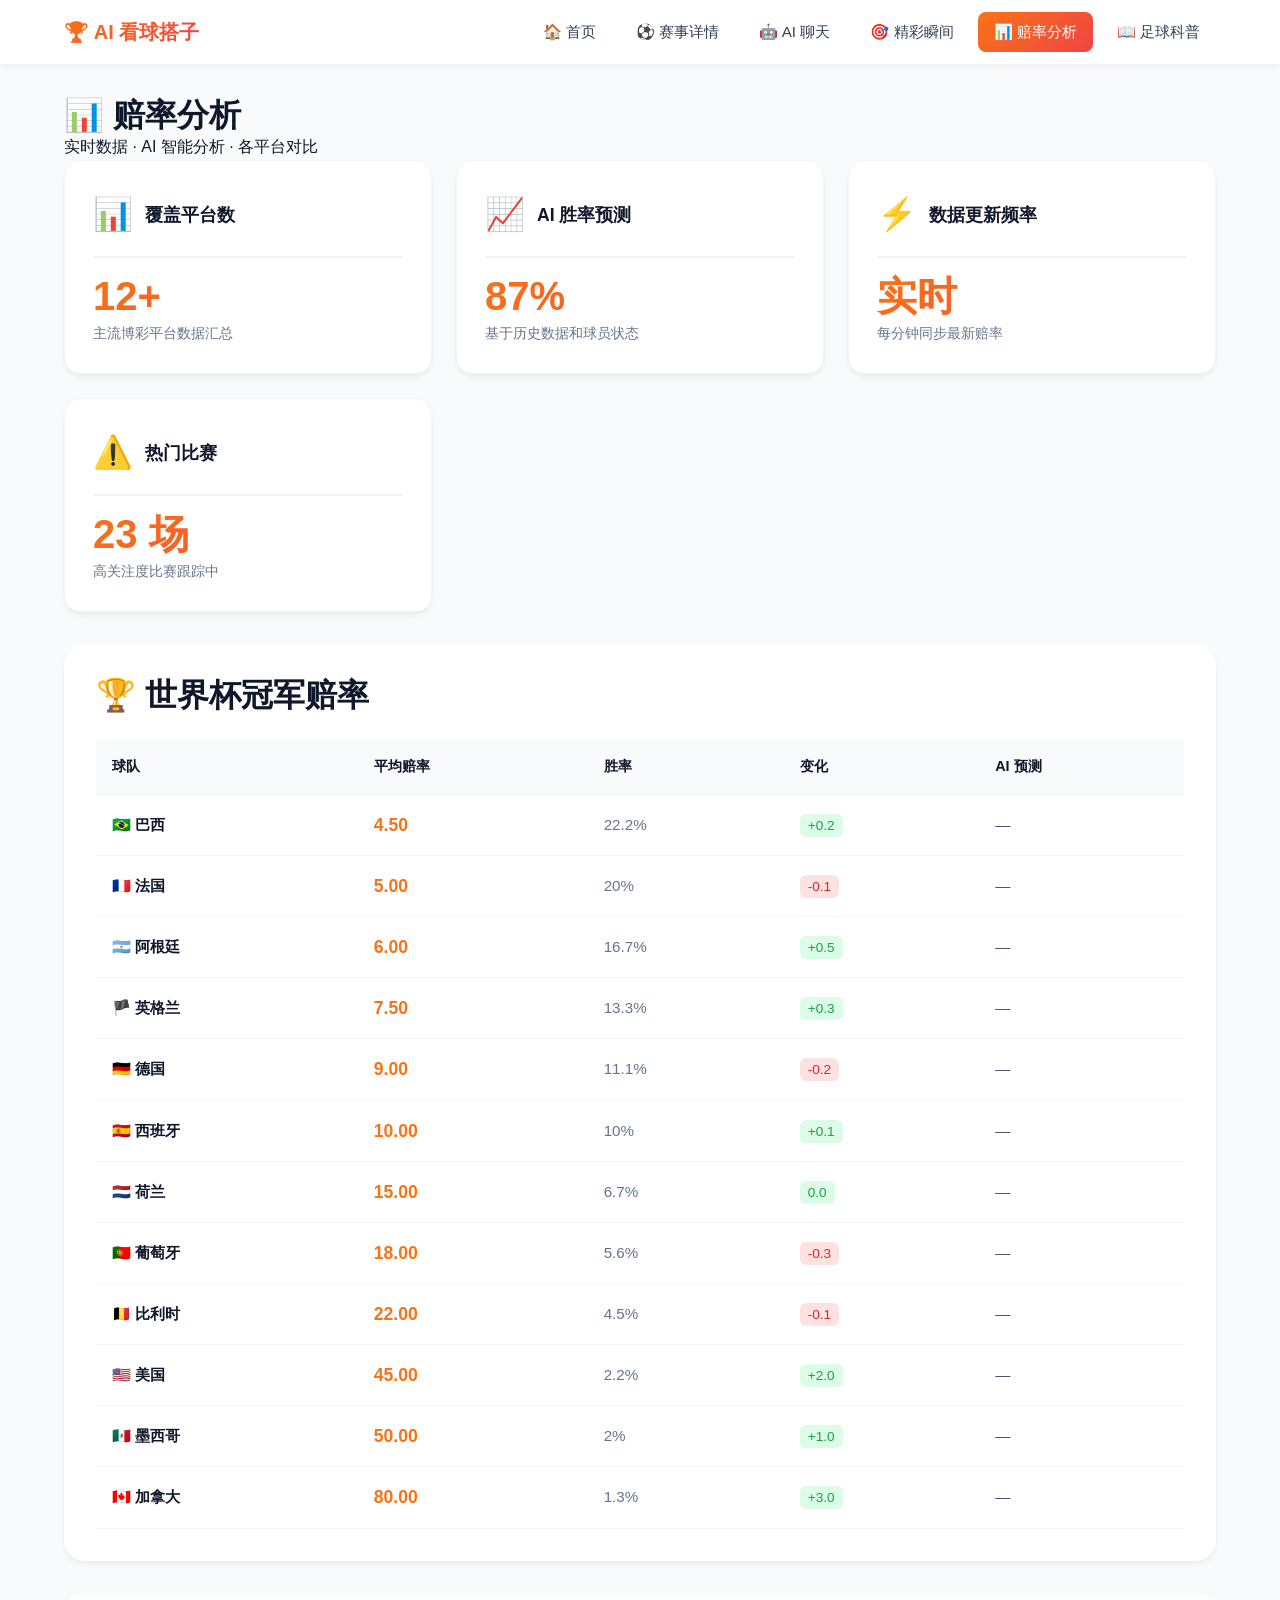
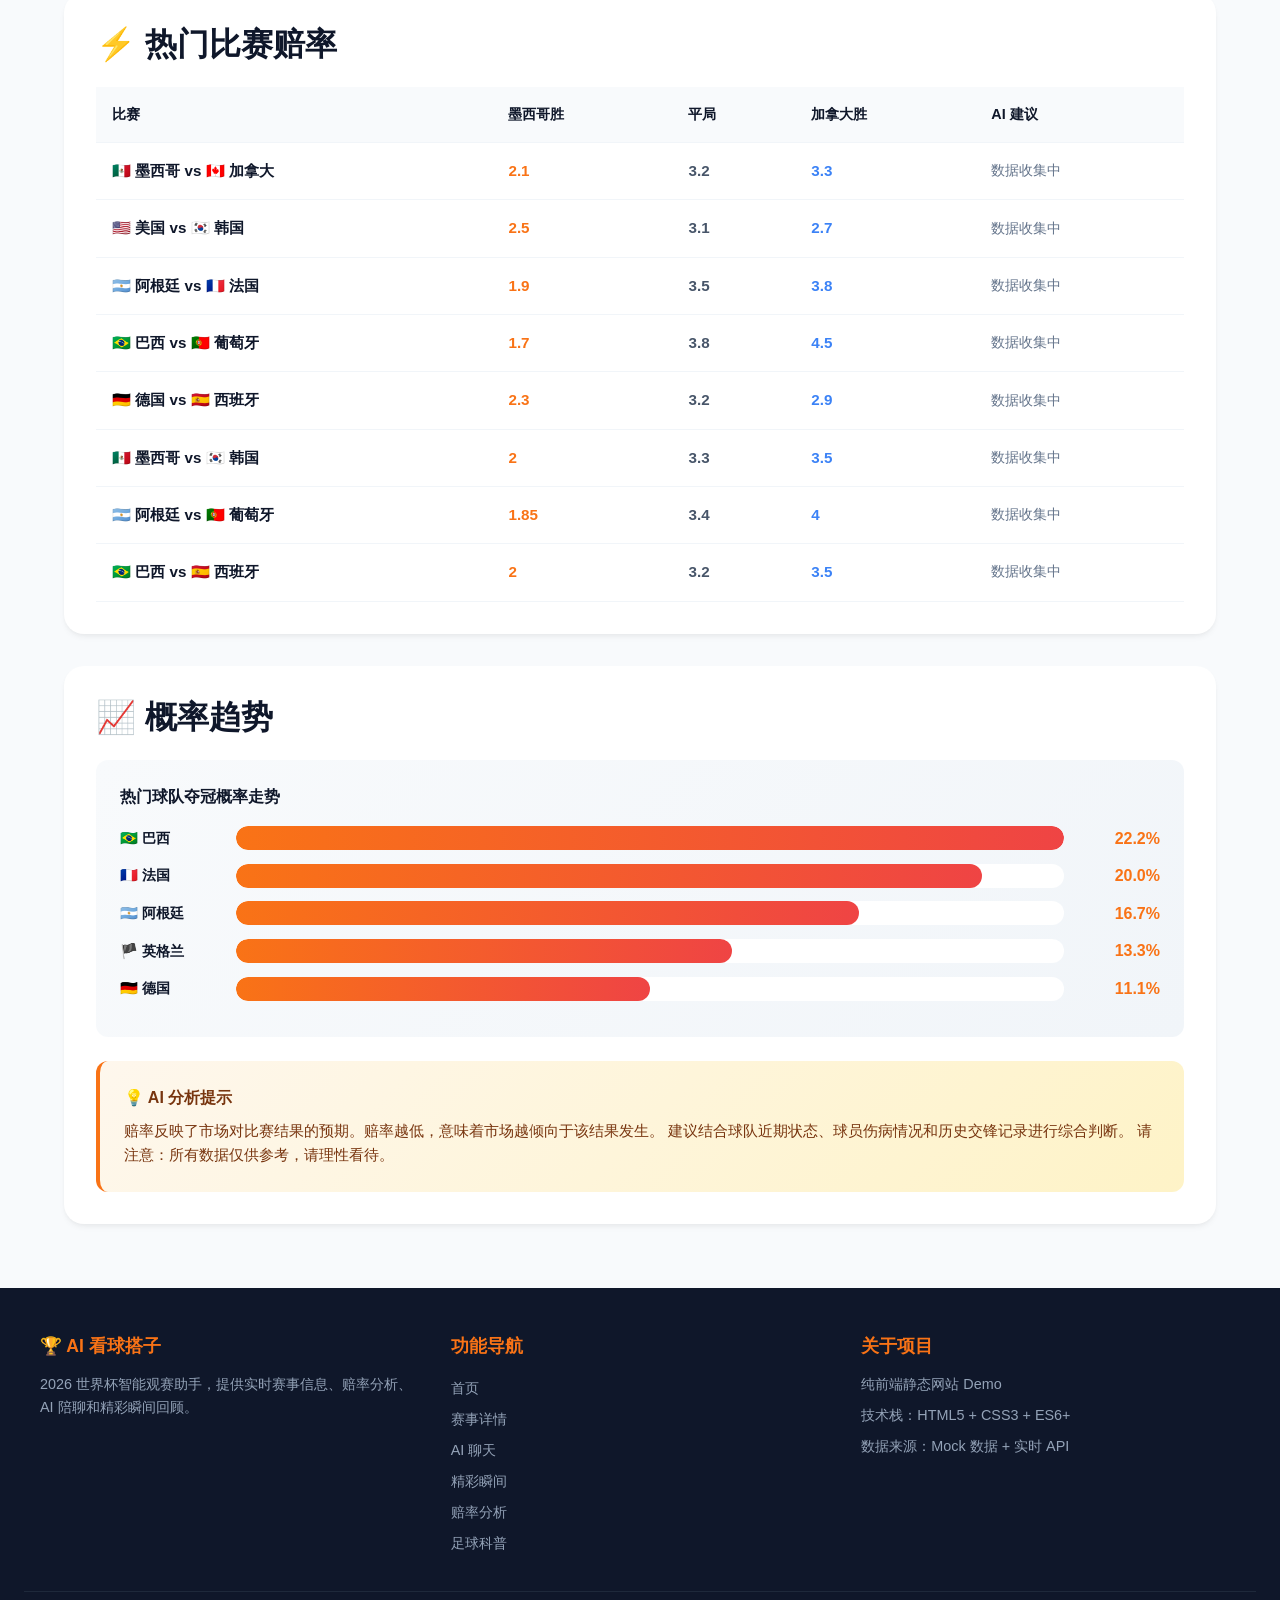
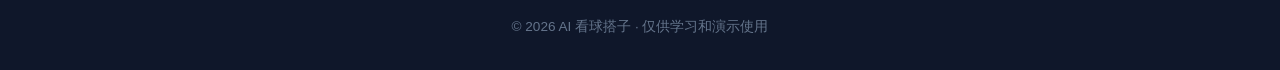
==== odds.html @ 65ddd006 "feat: 2026 世界杯智能观赛助手 MVP 版本 - 首页、赛事详情、AI 聊天、精彩瞬间、赔率分析、足球科普 6 大功能模块" ====
<!DOCTYPE html>
<html lang="zh-CN">
<head>
  <meta charset="UTF-8" />
  <meta name="viewport" content="width=device-width, initial-scale=1.0" />
  <title>赔率分析 — AI 看球搭子</title>
  <meta name="description" content="2026 世界杯赔率分析，各平台对比、概率走势一目了然。" />
  <link rel="stylesheet" href="src/styles/variables.css" />
  <link rel="stylesheet" href="src/styles/reset.css" />
  <link rel="stylesheet" href="src/styles/global.css" />
  <link rel="stylesheet" href="src/styles/odds.css" />
</head>
<body>
  <nav class="header" id="app-header"></nav>

  <main class="odds-page">
    <div class="page-header">
      <h1>📊 赔率分析</h1>
      <p>实时数据 · AI 智能分析 · 各平台对比</p>
    </div>

    <div class="odds-overview" id="odds-overview"></div>

    <div class="odds-section">
      <h2 class="section-title" style="margin-bottom: 1.5rem;">🏆 世界杯冠军赔率</h2>
      <div id="winner-odds-table">
        <p style="color: #64748b; text-align: center; padding: 2rem;">正在加载...</p>
      </div>
    </div>

    <div class="odds-section">
      <h2 class="section-title" style="margin-bottom: 1.5rem;">⚡ 热门比赛赔率</h2>
      <div id="match-odds-table">
        <p style="color: #64748b; text-align: center; padding: 2rem;">正在加载...</p>
      </div>
    </div>

    <div class="odds-section">
      <h2 class="section-title" style="margin-bottom: 1.5rem;">📈 概率趋势</h2>
      <div id="trend-chart">
        <p style="color: #64748b; text-align: center; padding: 2rem;">正在加载...</p>
      </div>
    </div>
  </main>

  <footer class="footer" id="app-footer"></footer>

  <script type="module" src="src/pages/Odds.js"></script>
</body>
</html>
---- src/styles/variables.css ----
:root {
  --primary: #f97316;
  --secondary: #ef4444;
  --accent: #fbbf24;
  --dark: #0f172a;
  --dark-2: #1e293b;
  --dark-3: #334155;
  --light: #f8fafc;
  --light-2: #e2e8f0;
  --light-3: #cbd5e1;
  --success: #22c55e;
  --warning: #facc15;
  --danger: #ef4444;
  --info: #3b82f6;
  --font-family: 'Outfit', -apple-system, BlinkMacSystemFont, 'Segoe UI', sans-serif;
  --spacing-xs: 0.25rem;
  --spacing-sm: 0.5rem;
  --spacing-md: 1rem;
  --spacing-lg: 1.5rem;
  --spacing-xl: 2rem;
  --spacing-2xl: 3rem;
  --radius-sm: 0.25rem;
  --radius-md: 0.5rem;
  --radius-lg: 1rem;
  --radius-xl: 1.5rem;
  --shadow-sm: 0 1px 2px rgba(0, 0, 0, 0.05);
  --shadow-md: 0 4px 6px -1px rgba(0, 0, 0, 0.1), 0 2px 4px -1px rgba(0, 0, 0, 0.06);
  --shadow-lg: 0 10px 15px -3px rgba(0, 0, 0, 0.1), 0 4px 6px -2px rgba(0, 0, 0, 0.05);
  --shadow-xl: 0 20px 25px -5px rgba(0, 0, 0, 0.1), 0 10px 10px -5px rgba(0, 0, 0, 0.04);
  --transition-fast: 0.15s ease;
  --transition: 0.3s ease;
  --transition-slow: 0.5s ease;
}
---- src/styles/global.css ----
@import './variables.css';
@import './reset.css';

.container {
  max-width: 1200px;
  margin: 0 auto;
  padding: 0 var(--spacing-md);
}

.section {
  padding: var(--spacing-2xl) 0;
}

.section-title {
  font-size: 2rem;
  font-weight: 700;
  margin-bottom: var(--spacing-lg);
  color: var(--dark);
}

.section-subtitle {
  font-size: 1.125rem;
  color: var(--dark-3);
  margin-bottom: var(--spacing-xl);
}

.btn {
  display: inline-flex;
  align-items: center;
  justify-content: center;
  padding: var(--spacing-sm) var(--spacing-lg);
  border-radius: var(--radius-md);
  font-weight: 600;
  font-size: 0.95rem;
  transition: all var(--transition-fast);
  border: 2px solid transparent;
  cursor: pointer;
  gap: var(--spacing-sm);
}

.btn-primary {
  background-color: var(--primary);
  color: white;
}

.btn-primary:hover {
  background-color: var(--secondary);
  transform: translateY(-1px);
  box-shadow: var(--shadow-md);
}

.btn-secondary {
  background-color: white;
  color: var(--dark);
  border-color: var(--light-3);
}

.btn-secondary:hover {
  border-color: var(--primary);
  color: var(--primary);
}

.card {
  background: white;
  border-radius: var(--radius-lg);
  padding: var(--spacing-lg);
  box-shadow: var(--shadow-md);
  transition: transform var(--transition), box-shadow var(--transition);
}

.card:hover {
  transform: translateY(-2px);
  box-shadow: var(--shadow-lg);
}

.grid {
  display: grid;
  gap: var(--spacing-lg);
}

.grid-2 {
  grid-template-columns: repeat(2, 1fr);
}

.grid-3 {
  grid-template-columns: repeat(3, 1fr);
}

.grid-4 {
  grid-template-columns: repeat(4, 1fr);
}

.flex {
  display: flex;
}

.flex-col {
  flex-direction: column;
}

.items-center {
  align-items: center;
}

.justify-center {
  justify-content: center;
}

.justify-between {
  justify-content: space-between;
}

.gap-sm {
  gap: var(--spacing-sm);
}

.gap-md {
  gap: var(--spacing-md);
}

.gap-lg {
  gap: var(--spacing-lg);
}

.text-center {
  text-align: center;
}

.text-primary {
  color: var(--primary);
}

.text-secondary {
  color: var(--secondary);
}

.text-muted {
  color: var(--dark-3);
}

.text-success {
  color: var(--success);
}

.text-danger {
  color: var(--danger);
}

.bg-primary {
  background-color: var(--primary);
}

.bg-dark {
  background-color: var(--dark);
  color: white;
}

.bg-accent {
  background-color: var(--accent);
}

.badge {
  display: inline-block;
  padding: var(--spacing-xs) var(--spacing-md);
  border-radius: var(--radius-sm);
  font-size: 0.75rem;
  font-weight: 600;
  text-transform: uppercase;
  letter-spacing: 0.05em;
}

.badge-primary {
  background-color: rgba(249, 115, 22, 0.15);
  color: var(--primary);
}

.badge-success {
  background-color: rgba(34, 197, 94, 0.15);
  color: var(--success);
}

.badge-danger {
  background-color: rgba(239, 68, 68, 0.15);
  color: var(--danger);
}

.mt-sm { margin-top: var(--spacing-sm); }
.mt-md { margin-top: var(--spacing-md); }
.mt-lg { margin-top: var(--spacing-lg); }
.mb-sm { margin-bottom: var(--spacing-sm); }
.mb-md { margin-bottom: var(--spacing-md); }
.mb-lg { margin-bottom: var(--spacing-lg); }

@media (max-width: 1024px) {
  .grid-4 {
    grid-template-columns: repeat(2, 1fr);
  }
  .grid-3 {
    grid-template-columns: repeat(2, 1fr);
  }
}

@media (max-width: 768px) {
  .section {
    padding: var(--spacing-xl) 0;
  }
  .section-title {
    font-size: 1.5rem;
  }
  .grid-2, .grid-3, .grid-4 {
    grid-template-columns: 1fr;
  }
  html {
    font-size: 14px;
  }
}
---- src/styles/odds.css ----
.odds-page {
  max-width: 1200px;
  margin: 0 auto;
  padding: 2rem 1.5rem;
}

.odds-overview {
  display: grid;
  grid-template-columns: repeat(auto-fit, minmax(280px, 1fr));
  gap: 1.5rem;
  margin-bottom: 2rem;
}

.odds-card {
  background: white;
  border-radius: 16px;
  padding: 1.75rem;
  box-shadow: 0 4px 6px -1px rgba(0, 0, 0, 0.05), 0 2px 4px -1px rgba(0, 0, 0, 0.03);
  border: 1px solid #f1f5f9;
}

.odds-card__header {
  display: flex;
  align-items: center;
  gap: 0.75rem;
  margin-bottom: 1rem;
  padding-bottom: 1rem;
  border-bottom: 2px solid #f1f5f9;
}

.odds-card__icon {
  font-size: 2rem;
}

.odds-card__title {
  font-size: 1.1rem;
  font-weight: 700;
  color: #0f172a;
}

.odds-card__value {
  font-size: 2.5rem;
  font-weight: 800;
  background: linear-gradient(135deg, #f97316, #ef4444);
  -webkit-background-clip: text;
  -webkit-text-fill-color: transparent;
  background-clip: text;
  color: transparent;
  line-height: 1.1;
  margin-bottom: 0.25rem;
}

.odds-card__desc {
  color: #64748b;
  font-size: 0.9rem;
}

.odds-section {
  background: white;
  border-radius: 20px;
  padding: 2rem;
  margin-bottom: 2rem;
  box-shadow: 0 4px 6px -1px rgba(0, 0, 0, 0.05), 0 2px 4px -1px rgba(0, 0, 0, 0.03);
}

.odds-table {
  width: 100%;
  border-collapse: collapse;
}

.odds-table th,
.odds-table td {
  padding: 1rem;
  text-align: left;
  border-bottom: 1px solid #f1f5f9;
}

.odds-table th {
  background: #f8fafc;
  font-weight: 700;
  color: #0f172a;
  font-size: 0.9rem;
}

.odds-table td {
  font-size: 0.95rem;
  color: #475569;
}

.odds-table tr:hover td {
  background: #fff7ed;
}

.odds-table__team {
  font-weight: 600;
  color: #0f172a;
  display: flex;
  align-items: center;
  gap: 0.5rem;
}

.odds-table__odds {
  font-size: 1.1rem;
  font-weight: 700;
  color: #f97316;
}

.odds-table__prob {
  font-size: 0.9rem;
  color: #64748b;
}

.odds-table__change {
  font-size: 0.85rem;
  padding: 0.25rem 0.5rem;
  border-radius: 6px;
  background: #dcfce7;
  color: #16a34a;
}

.odds-table__change--down {
  background: #fee2e2;
  color: #dc2626;
}

.odds-trend {
  margin-top: 1.5rem;
  padding: 1.5rem;
  background: linear-gradient(135deg, #f8fafc, #f1f5f9);
  border-radius: 12px;
}

.odds-trend__bar {
  display: flex;
  align-items: center;
  gap: 1rem;
  margin-bottom: 0.75rem;
}

.odds-trend__label {
  min-width: 100px;
  font-size: 0.9rem;
  color: #0f172a;
  font-weight: 600;
}

.odds-trend__bar-container {
  flex: 1;
  height: 24px;
  background: white;
  border-radius: 12px;
  overflow: hidden;
  position: relative;
}

.odds-trend__bar-fill {
  height: 100%;
  background: linear-gradient(90deg, #f97316, #ef4444);
  border-radius: 12px;
  transition: width 0.5s ease;
}

.odds-trend__value {
  min-width: 80px;
  text-align: right;
  font-weight: 700;
  color: #f97316;
}

@media (max-width: 768px) {
  .odds-page {
    padding: 1.5rem 1rem;
  }

  .odds-section {
    padding: 1.25rem;
  }

  .odds-table {
    font-size: 0.85rem;
  }

  .odds-table th,
  .odds-table td {
    padding: 0.75rem 0.5rem;
  }

  .odds-table__team {
    font-size: 0.85rem;
  }
}
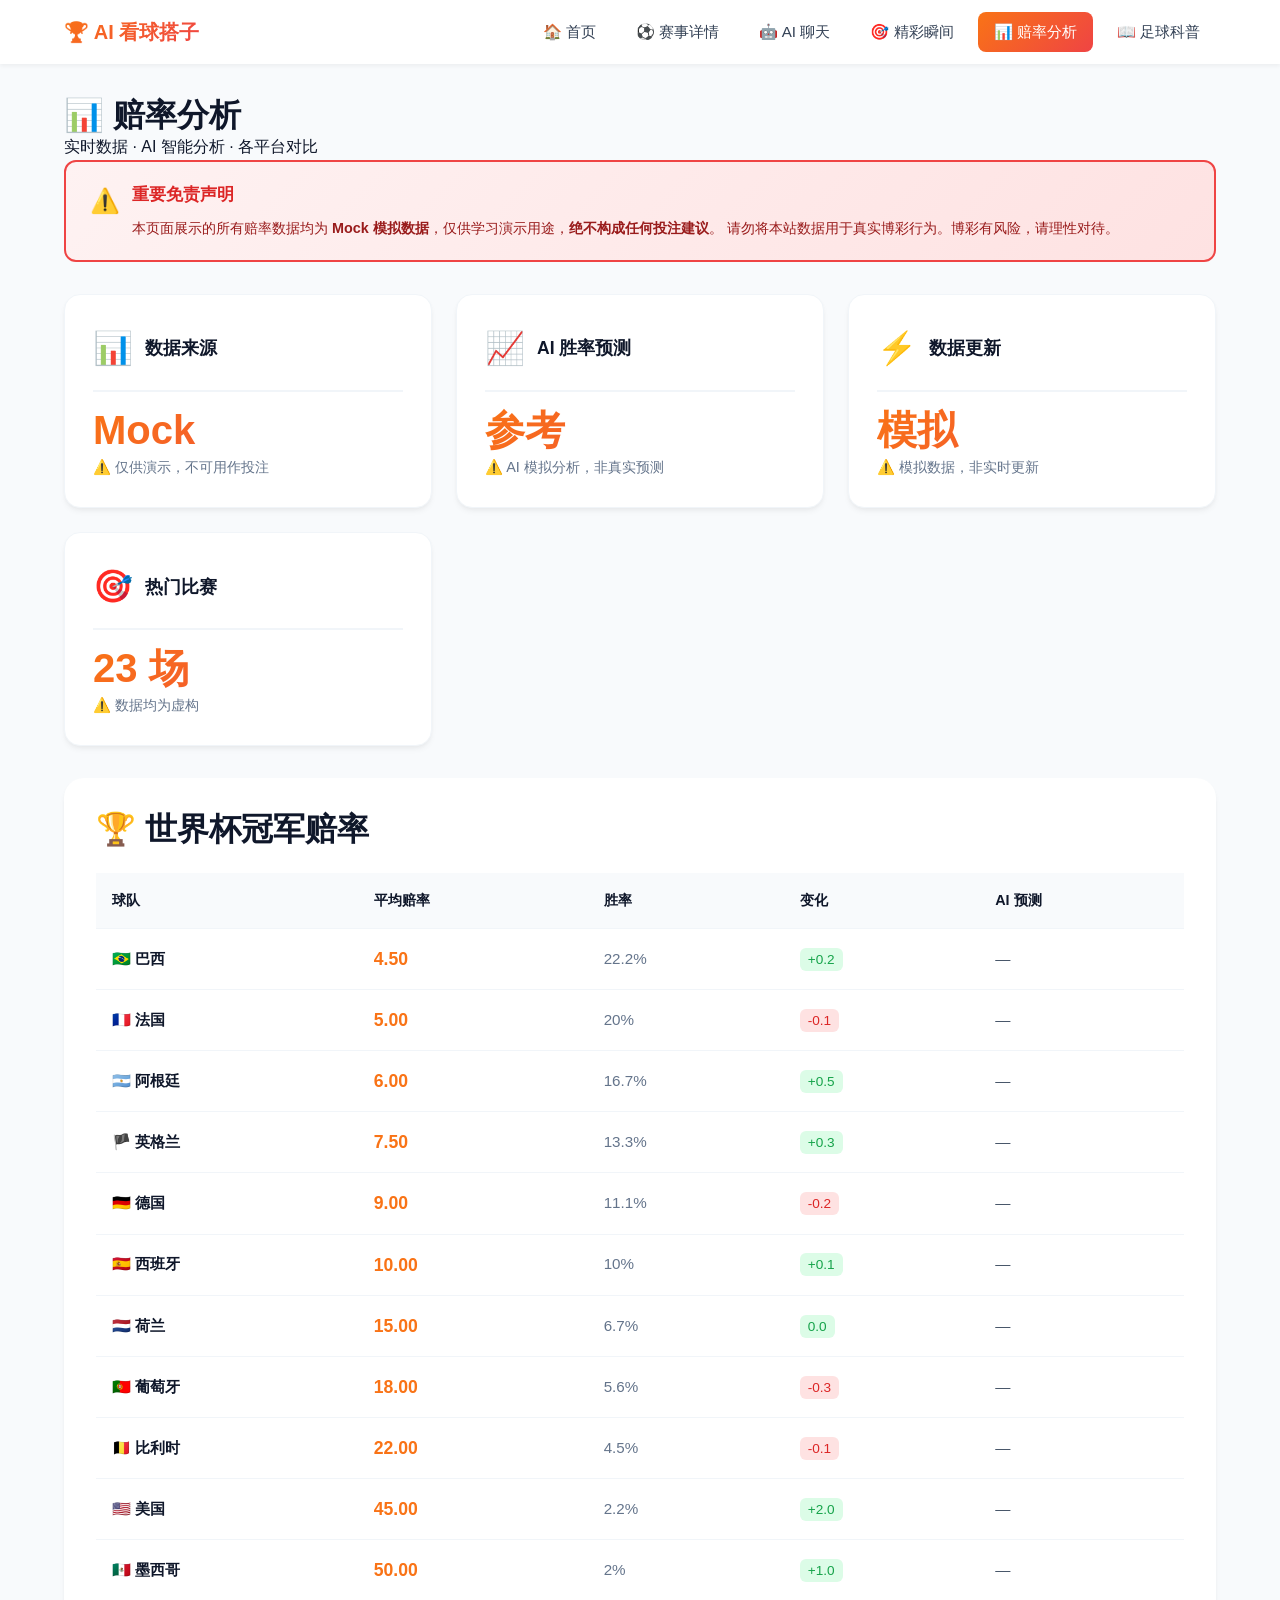
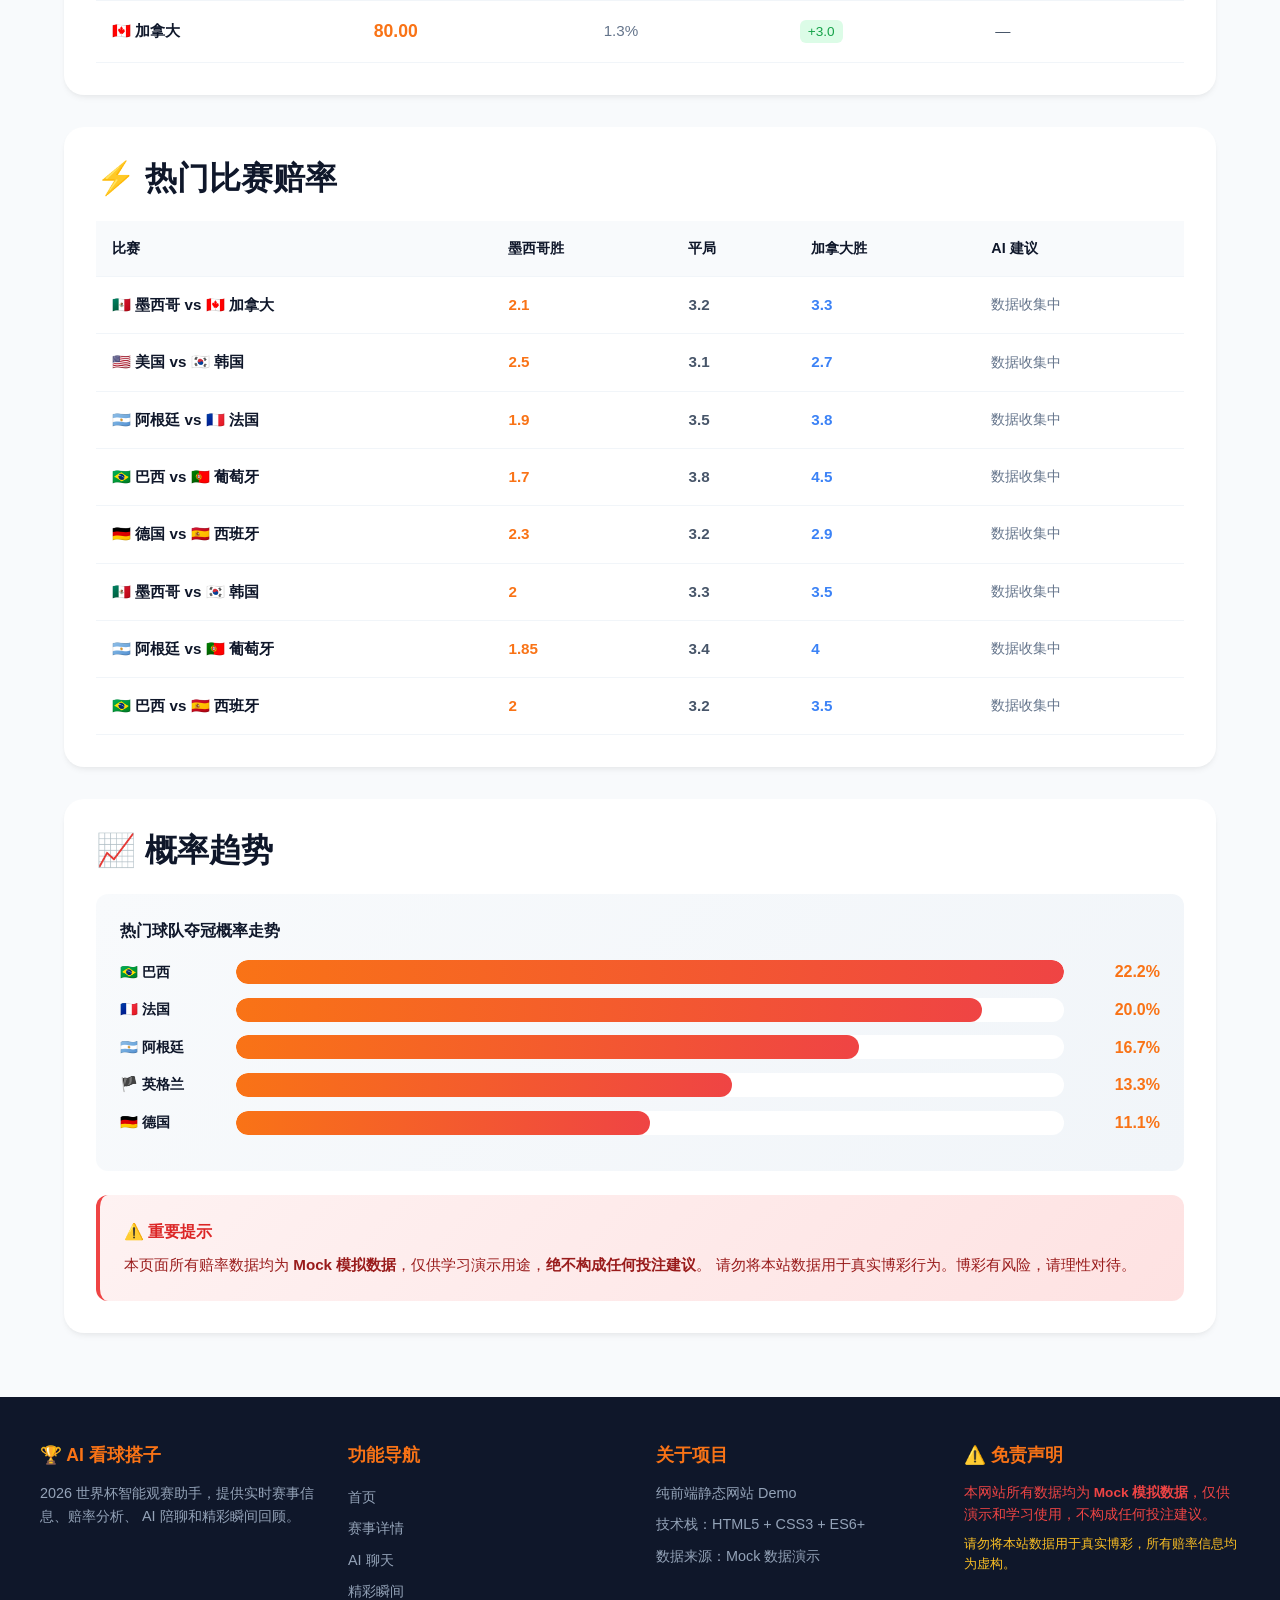
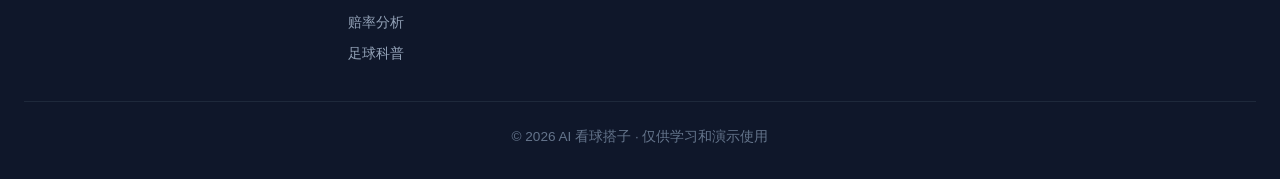
==== commit d8a7601f: "docs: 添加数据免责声明，提醒用户数据为Mock模拟数据" ====
--- a/odds.html
+++ b/odds.html
@@ -17,6 +17,17 @@
     <div class="page-header">
       <h1>📊 赔率分析</h1>
       <p>实时数据 · AI 智能分析 · 各平台对比</p>
+    </div>
+
+    <div style="background: linear-gradient(135deg, #fef2f2, #fee2e2); border: 2px solid #ef4444; border-radius: 12px; padding: 1.25rem 1.5rem; margin-bottom: 2rem; display: flex; align-items: flex-start; gap: 0.75rem;">
+      <span style="font-size: 1.5rem;">⚠️</span>
+      <div>
+        <div style="font-weight: 700; color: #dc2626; margin-bottom: 0.5rem; font-size: 1.05rem;">重要免责声明</div>
+        <p style="color: #991b1b; font-size: 0.9rem; line-height: 1.6;">
+          本页面展示的所有赔率数据均为 <strong>Mock 模拟数据</strong>，仅供学习演示用途，<strong>绝不构成任何投注建议</strong>。
+          请勿将本站数据用于真实博彩行为。博彩有风险，请理性对待。
+        </p>
+      </div>
     </div>
 
     <div class="odds-overview" id="odds-overview"></div>
